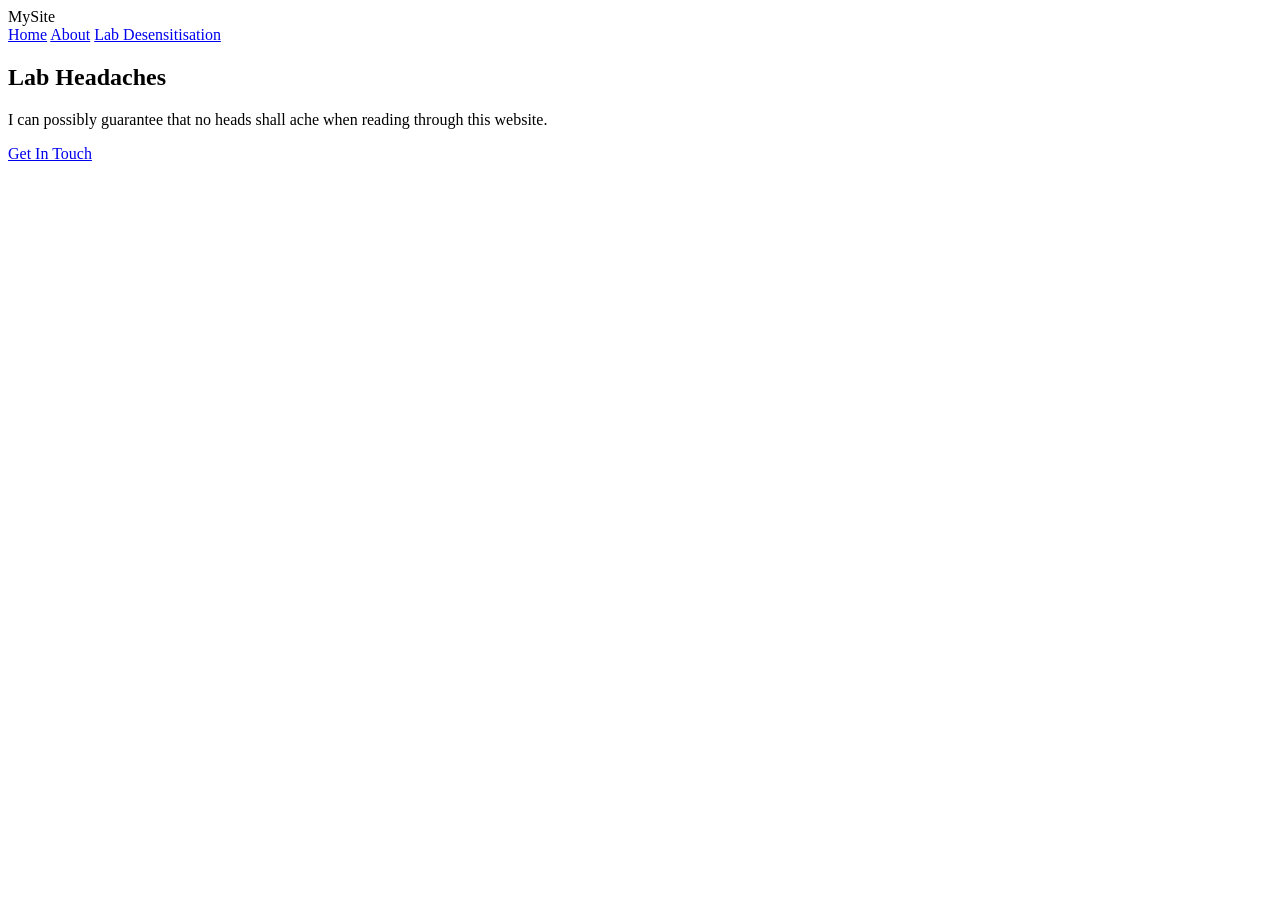
==== index.html @ ef2f473e "Updated layout to a clean homepage structure" ====
<!-- use git push in terminal to save -->
<!DOCTYPE html>
<html lang="en">

<head>
    <meta charset="UTF-8">
    <meta name="viewport" content="width=device-width, initial-scale=1.0">    <!-- rescales to device size -->
    <title>Lab Headaches</title>
    <link rel="stylesheet" href="style.css">    <!-- links HTML to my CSS styling file -->
</head>

<body>
    <!-- Navigation Bar -->
    <nav class="navbar">
        <div class="logo">MySite</div>
        <div class="nav-links">
            <a href="#">Home</a>
            <a href="#">About</a>
            <a href="#">Lab Desensitisation</a>
        </div>
    </nav>
        <!-- Main Content Container -->
    <main class="container">
        <section class="hero">
            <h1>Lab Headaches</h1> <!-- use one h1 per page -->
            <p class="bio">I can possibly guarantee that no heads shall ache when reading through this website.</p>
            <a href="#" class="cta-button">Get In Touch</a>
        </section>
    </main>
</body>

</html>
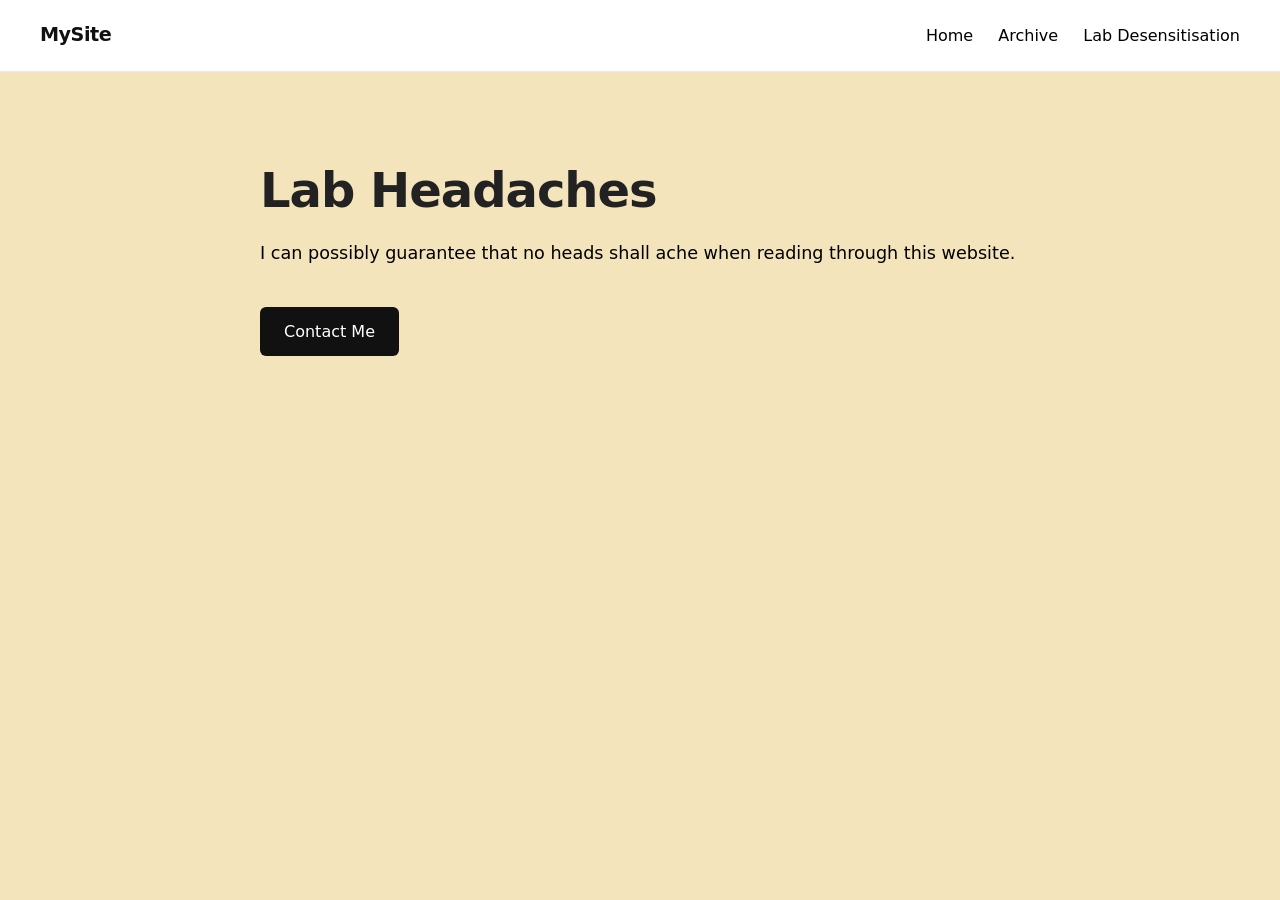
==== commit a92192f9: "Style changes" ====
--- a/index.html
+++ b/index.html
@@ -1,4 +1,7 @@
-<!-- use git push in terminal to save -->
+<!-- How to Save
+ git add index.html
+ git commit -m "[whatever changes you made]"
+ git push -->
 <!DOCTYPE html>
 <html lang="en">
 
@@ -12,19 +15,22 @@
 <body>
     <!-- Navigation Bar -->
     <nav class="navbar">
-        <div class="logo">MySite</div>
+        <a href="index.html" class="logo">MySite</a>    <!-- makes the logo clickable -->
+
+        <div class="nav-links">    <!-- these point to pages I can create later in the same folder -->
         <div class="nav-links">
-            <a href="#">Home</a>
-            <a href="#">About</a>
-            <a href="#">Lab Desensitisation</a>
+            <a href="index.html">Home</a>
+            <a href="archive.html">Archive</a>
+            <a href="labdesensitisation.html">Lab Desensitisation</a>
         </div>
     </nav>
+
         <!-- Main Content Container -->
     <main class="container">
         <section class="hero">
             <h1>Lab Headaches</h1> <!-- use one h1 per page -->
             <p class="bio">I can possibly guarantee that no heads shall ache when reading through this website.</p>
-            <a href="#" class="cta-button">Get In Touch</a>
+            <a href="https://www.linkedin.com/in/tabassum-sahar/" class="cta-button">Contact Me</a>
         </section>
     </main>
 </body>
--- a/style.css
+++ b/style.css
@@ -0,0 +1,93 @@
+/* ------------------------------------------------------------------------------------ */
+/* 1. Global Reset & Fonts */
+* {
+    margin: 0;
+    padding: 0;
+    box-sizing: border-box;
+    font-family: system-ui, -apple-system, sans-serif;
+}
+
+body {
+    background-color: #f4e4bc;
+    color: #222222;
+    line-height: 1.6;
+}
+
+/* ------------------------------------------------------------------------------------ */
+/* 2. Navigation Bar Styling */
+.navbar {
+    display: flex;
+    justify-content: space-between;
+    align-items: center;
+    padding: 20px 40px;
+    background-color: #ffffff;
+    border-bottom: 1px solid #eaeaea;
+}
+
+.logo {
+    font-weight: 700;
+    font-size: 1.2rem;
+    letter-spacing: -0.5px;
+}
+
+.nav-links a {
+    text-decoration: none;
+    color: #000000;
+    margin-left: 20px;
+    font-weight: 500;
+    transition: color 0.2s ease;
+}
+
+.nav-links a:hover {
+    color: #000000;
+}
+
+/* ------------------------------------------------------------------------------------ */
+/* 3. Main Layout Container */
+.container {
+    max-width: 800px;
+    margin: 80px auto;
+    padding: 0 20px;
+}
+
+/* ------------------------------------------------------------------------------------ */
+/* 4. Text & Button Styling */
+.hero h1 {
+    font-size: 3rem;
+    font-weight: 800;
+    margin-bottom: 10px;
+    letter-spacing: -1px;
+}
+
+.subtitle {
+    font-size: 1.4rem;
+    color: #555555;
+    margin-bottom: 25px;
+}
+
+.bio {
+    font-size: 1.1rem;
+    color: #000000;
+    margin-bottom: 40px;
+}
+
+.cta-button {
+    display: inline-block;
+    background-color: #111111;
+    color: #ffffff;
+    text-decoration: none;
+    padding: 12px 24px;
+    border-radius: 6px;
+    font-weight: 500;
+    transition: background-color 0.2s ease;
+}
+
+.cta-button:hover {
+    background-color: #333333;
+}
+
+/* Keeps the logo black and not a blue link */
+a.logo {
+    color: #111111;
+    text-decoration: none;
+}
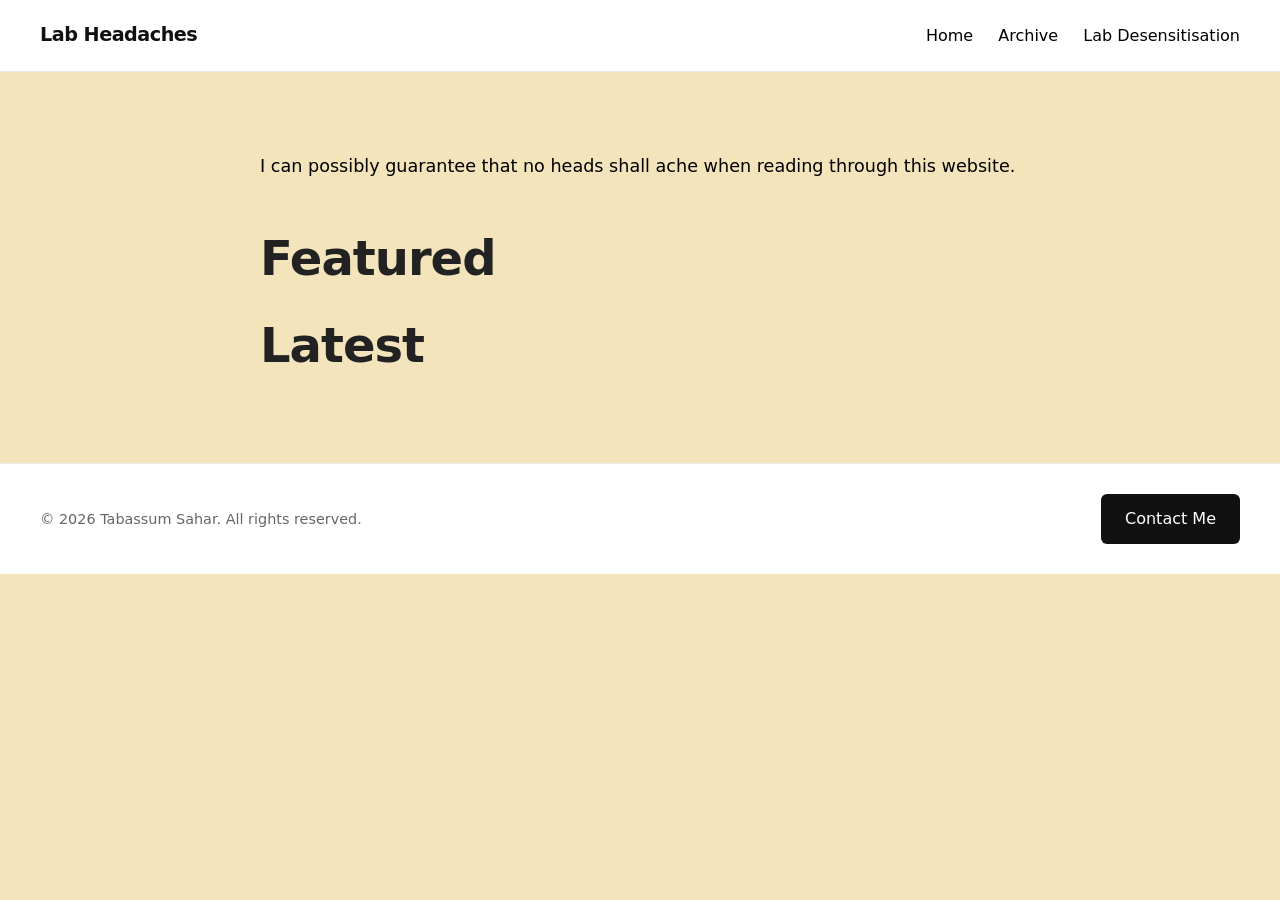
==== commit ade2026c: "Style changes" ====
--- a/index.html
+++ b/index.html
@@ -1,21 +1,21 @@
-<!-- How to Save
+<!-- How to Save Manually
  git add index.html
  git commit -m "[whatever changes you made]"
  git push -->
 <!DOCTYPE html>
 <html lang="en">
-
+<!-- ------------------------------------------------------------------------------------ -->
 <head>
     <meta charset="UTF-8">
     <meta name="viewport" content="width=device-width, initial-scale=1.0">    <!-- rescales to device size -->
     <title>Lab Headaches</title>
     <link rel="stylesheet" href="style.css">    <!-- links HTML to my CSS styling file -->
 </head>
-
+<!-- ------------------------------------------------------------------------------------ -->
 <body>
     <!-- Navigation Bar -->
     <nav class="navbar">
-        <a href="index.html" class="logo">MySite</a>    <!-- makes the logo clickable -->
+        <a href="index.html" class="logo">Lab Headaches</a>    <!-- makes the logo clickable -->
 
         <div class="nav-links">    <!-- these point to pages I can create later in the same folder -->
         <div class="nav-links">
@@ -24,15 +24,21 @@
             <a href="labdesensitisation.html">Lab Desensitisation</a>
         </div>
     </nav>
-
-        <!-- Main Content Container -->
+    <!-- --------------------------------------- -->
+    <!-- Main Content Container -->
     <main class="container">
         <section class="hero">
-            <h1>Lab Headaches</h1> <!-- use one h1 per page -->
             <p class="bio">I can possibly guarantee that no heads shall ache when reading through this website.</p>
-            <a href="https://www.linkedin.com/in/tabassum-sahar/" class="cta-button">Contact Me</a>
+            <h1>Featured</h1> <!-- use one h1 per page -->
+            <h1>Latest</h1> <!-- use one h1 per page -->
         </section>
     </main>
+    <!-- --------------------------------------- -->
+    <!-- Anchored Footer -->
+    <footer class="site-footer">
+        <p>© 2026 Tabassum Sahar. All rights reserved.</p>
+        <a href="https://www.linkedin.com/in/tabassum-sahar/" class="cta-button">Contact Me</a>
+    </footer>
 </body>
-
+<!-- ------------------------------------------------------------------------------------ -->
 </html>
--- a/style.css
+++ b/style.css
@@ -86,8 +86,26 @@
     background-color: #333333;
 }
 
-/* Keeps the logo black and not a blue link */
+/* ------------------------------------------------------------------------------------ */
+/* 5. Keeps the logo black and not a blue link */
 a.logo {
     color: #111111;
     text-decoration: none;
+}
+
+/* ------------------------------------------------------------------------------------ */
+/* 6. Footer Layout Styling */
+.site-footer {
+    display: flex;
+    justify-content: space-between;
+    align-items: center;
+    padding: 30px 40px;
+    background-color: #ffffff;
+    border-top: 1px solid #eaeaea;
+    margin-top: auto; /* Helps push the footer down if the page grows */
+}
+
+.site-footer p {
+    color: #666666;
+    font-size: 0.9rem;
 }
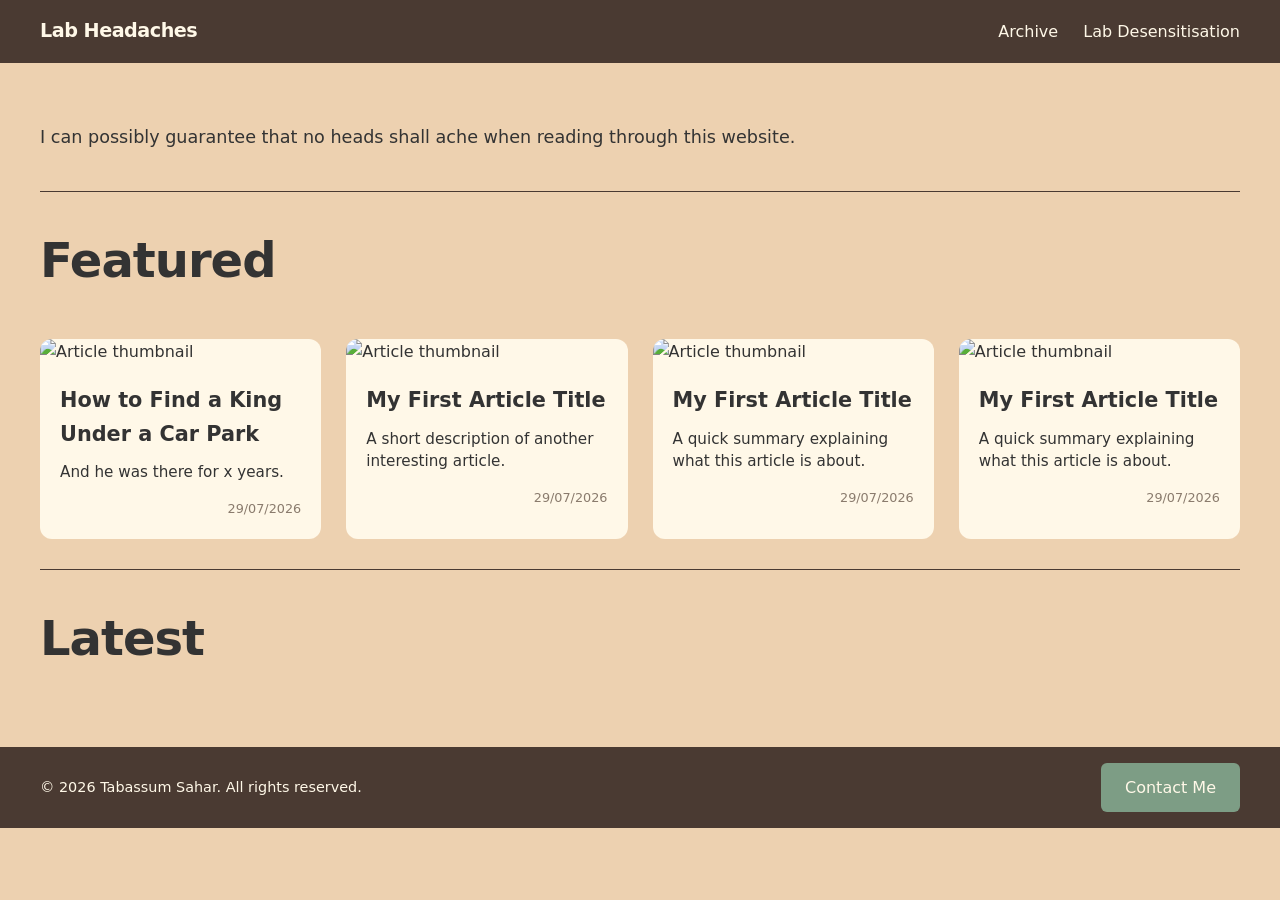
==== commit c1be3206: "Continued building" ====
--- a/index.html
+++ b/index.html
@@ -4,6 +4,7 @@
  git push -->
 <!DOCTYPE html>
 <html lang="en">
+
 <!-- ------------------------------------------------------------------------------------ -->
 <head>
     <meta charset="UTF-8">
@@ -11,6 +12,7 @@
     <title>Lab Headaches</title>
     <link rel="stylesheet" href="style.css">    <!-- links HTML to my CSS styling file -->
 </head>
+
 <!-- ------------------------------------------------------------------------------------ -->
 <body>
     <!-- Navigation Bar -->
@@ -18,8 +20,6 @@
         <a href="index.html" class="logo">Lab Headaches</a>    <!-- makes the logo clickable -->
 
         <div class="nav-links">    <!-- these point to pages I can create later in the same folder -->
-        <div class="nav-links">
-            <a href="index.html">Home</a>
             <a href="archive.html">Archive</a>
             <a href="labdesensitisation.html">Lab Desensitisation</a>
         </div>
@@ -28,8 +28,49 @@
     <!-- Main Content Container -->
     <main class="container">
         <section class="hero">
+
             <p class="bio">I can possibly guarantee that no heads shall ache when reading through this website.</p>
+
+            <hr>
+
             <h1>Featured</h1> <!-- use one h1 per page -->
+                <section class="articles">
+                    <a href="king-car-park.html" class="article-card">
+                        <img src="king-car-park.jpg" alt="Article thumbnail">
+                        <div class="article-content">
+                            <h3>How to Find a King Under a Car Park</h3>
+                            <p>And he was there for x years.</p>
+                            <span class="article-date">29/07/2026</span>
+                        </div>
+                    </a>
+                    <a href="article2.html" class="article-card">
+                        <img src="images/article2.jpg" alt="Article thumbnail">
+                        <div class="article-content">
+                            <h3>My First Article Title</h3>
+                            <p>A short description of another interesting article.</p>
+                            <span class="article-date">29/07/2026</span>
+                        </div>
+                    </a>
+                    <a href="article3.html" class="article-card">
+                        <img src="images/article3.jpg" alt="Article thumbnail">
+                        <div class="article-content">
+                            <h3>My First Article Title</h3>
+                            <p>A quick summary explaining what this article is about.</p>
+                            <span class="article-date">29/07/2026</span>
+                        </div>
+                    </a>
+                    <a href="article4.html" class="article-card">
+                        <img src="images/article4.jpg" alt="Article thumbnail">
+                        <div class="article-content">
+                            <h3>My First Article Title</h3>
+                            <p>A quick summary explaining what this article is about.</p>
+                            <span class="article-date">29/07/2026</span>
+                        </div>
+                    </a>
+                </section>
+
+            <hr>
+
             <h1>Latest</h1> <!-- use one h1 per page -->
         </section>
     </main>
--- a/style.css
+++ b/style.css
@@ -7,24 +7,42 @@
     font-family: system-ui, -apple-system, sans-serif;
 }
 
+:root {
+    --blue: #1B2A4A;
+    --cream: #FFF8E8;
+    --white: #FFFFFF;
+    --paper: #EDD1B0;
+    --green: #7D9D85;
+    --black: #333333;
+    --lblue: #3A86FF;
+    --brown: #4A3A32;
+}
+
 body {
-    background-color: #f4e4bc;
-    color: #222222;
+    background-color: var(--paper);
+    color: var(--black);
     line-height: 1.6;
 }
 
 /* ------------------------------------------------------------------------------------ */
 /* 2. Navigation Bar Styling */
+.navbar,
+.site-footer {
+    background-color: var(--brown);
+    color: var(--cream);
+}
+
 .navbar {
     display: flex;
     justify-content: space-between;
     align-items: center;
-    padding: 20px 40px;
-    background-color: #ffffff;
-    border-bottom: 1px solid #eaeaea;
+    padding: 16px 40px;
+    border-bottom: none;
 }
 
 .logo {
+    color: var(--cream);
+    text-decoration: none;
     font-weight: 700;
     font-size: 1.2rem;
     letter-spacing: -0.5px;
@@ -32,49 +50,48 @@
 
 .nav-links a {
     text-decoration: none;
-    color: #000000;
+    color:var(--cream);
     margin-left: 20px;
     font-weight: 500;
     transition: color 0.2s ease;
 }
 
 .nav-links a:hover {
-    color: #000000;
+    color: var(--cream);
+    opacity: 0.8;
 }
 
 /* ------------------------------------------------------------------------------------ */
 /* 3. Main Layout Container */
 .container {
-    max-width: 800px;
-    margin: 80px auto;
-    padding: 0 20px;
+    max-width: 1200px;
+    width: 95%;
+    margin: 0 auto;
 }
 
 /* ------------------------------------------------------------------------------------ */
 /* 4. Text & Button Styling */
 .hero h1 {
-    font-size: 3rem;
+    font-size: clamp(2.2rem, 5vw, 3rem);
     font-weight: 800;
     margin-bottom: 10px;
     letter-spacing: -1px;
 }
 
-.subtitle {
-    font-size: 1.4rem;
-    color: #555555;
-    margin-bottom: 25px;
+.hero {
+    padding: 60px 0;
 }
 
 .bio {
     font-size: 1.1rem;
-    color: #000000;
+    color: var(--black);
     margin-bottom: 40px;
 }
 
 .cta-button {
     display: inline-block;
-    background-color: #111111;
-    color: #ffffff;
+    background-color: var(--green);
+    color: var(--cream);
     text-decoration: none;
     padding: 12px 24px;
     border-radius: 6px;
@@ -82,30 +99,134 @@
     transition: background-color 0.2s ease;
 }
 
-.cta-button:hover {
-    background-color: #333333;
-}
-
-/* ------------------------------------------------------------------------------------ */
-/* 5. Keeps the logo black and not a blue link */
-a.logo {
-    color: #111111;
-    text-decoration: none;
-}
-
-/* ------------------------------------------------------------------------------------ */
-/* 6. Footer Layout Styling */
+.cta-button:hover,
+.cta-button:focus {
+    background-color: #688671;
+}
+
+/* ------------------------------------------------------------------------------------ */
+/* 5. Header & Footer Layout Styling */
+
 .site-footer {
     display: flex;
     justify-content: space-between;
     align-items: center;
-    padding: 30px 40px;
-    background-color: #ffffff;
-    border-top: 1px solid #eaeaea;
-    margin-top: auto; /* Helps push the footer down if the page grows */
+    padding: 16px 40px;
+    border-top: none;
+    margin-top: auto;
 }
 
 .site-footer p {
-    color: #666666;
+    color: var(--cream);
     font-size: 0.9rem;
+}
+
+/* ------------------------------------------------------------------------------------ */
+/* 6. Article Cards */
+
+.articles {
+    display: flex;
+    gap: 25px;
+    margin-top: 40px;
+}
+
+.article-card {
+    background-color: var(--cream);
+    border-radius: 12px;
+    overflow: hidden;                   /* makes image also rounded */
+    width: 300px;
+    text-decoration: none;
+    color: var(--black);
+    transition: transform 0.2s ease;
+}
+
+.article-card:hover {
+    transform: translateY(-5px);
+}
+
+.article-card img {
+    width: 100%;
+    height: 180px;
+    object-fit: cover;                  /* so image will not stretch */
+}
+
+.article-content {
+    padding: 20px;
+}
+
+.article-content h3 {
+    font-size: 1.3rem;
+    margin: 0 0 10px;
+    color: var(--black);
+}
+
+.article-content p {
+    margin: 0;
+    font-size: 0.95rem;
+    color: #6B6258;
+    line-height: 1.5;
+}
+
+.article-card h3,
+.article-card p {
+    color: inherit;
+}
+
+.article-date {
+    display: block;
+    text-align: right;
+    margin-top: 15px;
+    font-size: 0.8rem;
+    color: #8A7B6D;
+}
+
+/* ------------------------------------------------------------------------------------ */
+/* 7. Dividers */
+
+hr {
+  border: none;               /* Removes the default ugly browser style */
+  height: 1px;               /* Keeps the divider crisp and thin */
+  background-color: var(--brown); /* Matches your pale card border color */
+  margin: 30px 0;            /* Adds a clean 30px spacing above and below the line */
+}
+
+/* ------------------------------------------------------------------------------------ */
+/* 8. Article Pages */
+
+.article-page {
+    max-width: 800px;
+    margin: 50px auto;
+    background-color: var(--cream);
+    padding: 40px;
+    border-radius: 12px;
+}
+
+.article-page h1 {
+    font-size: 2.5rem;
+    color: var(--black);
+    margin-bottom: 10px;
+}
+
+.article-page .article-date {
+    text-align: right;
+    margin-bottom: 30px;
+    color: #8A7B6D;
+    font-size: 0.85rem;
+}
+
+.article-image {
+    width: 100%;
+    border-radius: 12px;
+    margin-bottom: 30px;
+}
+
+.article-text {
+    font-size: 1.1rem;
+    line-height: 1.7;
+    color: #4A4540;
+}
+
+.article-text h2 {
+    margin-top: 35px;
+    color: var(--black);
 }
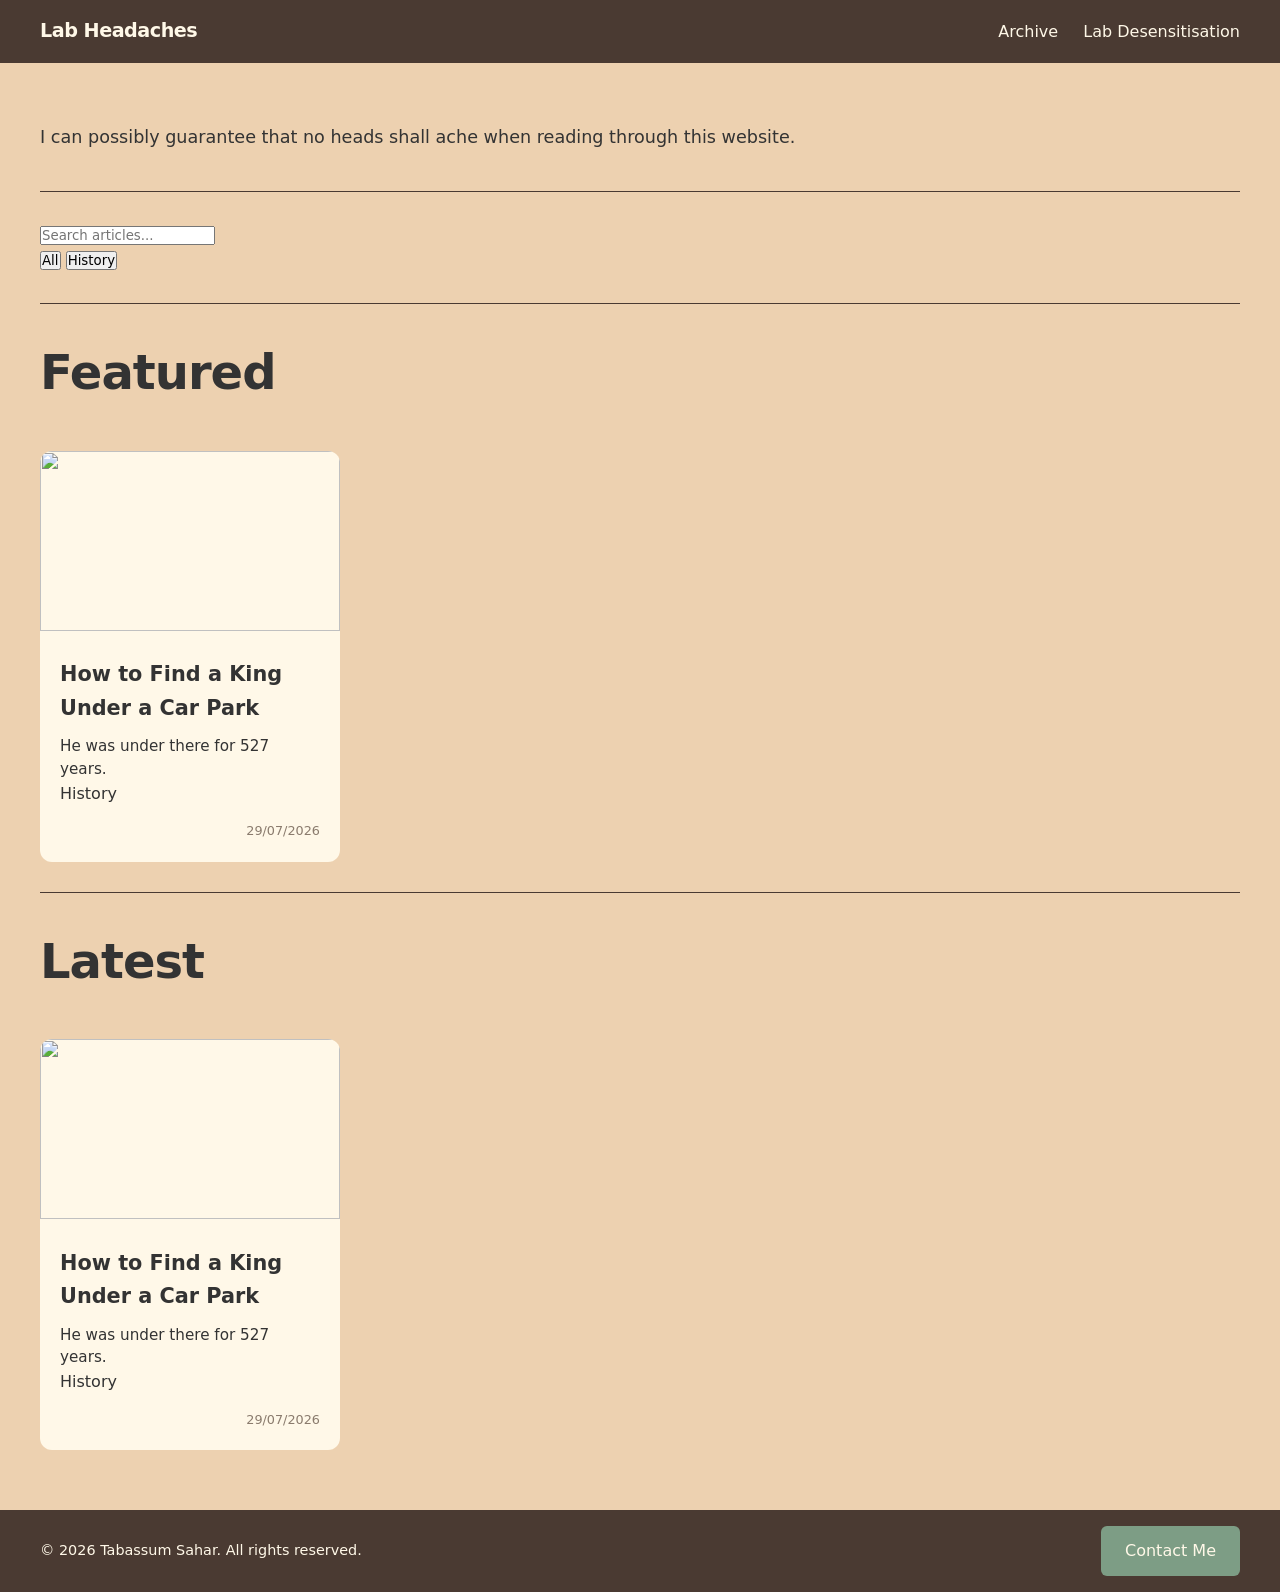
==== commit 92d6c007: "Search Function & Auto Cards" ====
--- a/index.html
+++ b/index.html
@@ -15,6 +15,7 @@
 
 <!-- ------------------------------------------------------------------------------------ -->
 <body>
+
     <!-- Navigation Bar -->
     <nav class="navbar">
         <a href="index.html" class="logo">Lab Headaches</a>    <!-- makes the logo clickable -->
@@ -24,6 +25,7 @@
             <a href="labdesensitisation.html">Lab Desensitisation</a>
         </div>
     </nav>
+
     <!-- --------------------------------------- -->
     <!-- Main Content Container -->
     <main class="container">
@@ -32,46 +34,42 @@
             <p class="bio">I can possibly guarantee that no heads shall ache when reading through this website.</p>
 
             <hr>
+            
+            <!-- Search Feature -->
+            <input 
+            type="text" 
+            id="search-box" 
+            placeholder="Search articles..."
+            >
 
-            <h1>Featured</h1> <!-- use one h1 per page -->
-                <section class="articles">
-                    <a href="king-car-park.html" class="article-card">
-                        <img src="king-car-park.jpg" alt="Article thumbnail">
-                        <div class="article-content">
-                            <h3>How to Find a King Under a Car Park</h3>
-                            <p>And he was there for x years.</p>
-                            <span class="article-date">29/07/2026</span>
-                        </div>
-                    </a>
-                    <a href="article2.html" class="article-card">
-                        <img src="images/article2.jpg" alt="Article thumbnail">
-                        <div class="article-content">
-                            <h3>My First Article Title</h3>
-                            <p>A short description of another interesting article.</p>
-                            <span class="article-date">29/07/2026</span>
-                        </div>
-                    </a>
-                    <a href="article3.html" class="article-card">
-                        <img src="images/article3.jpg" alt="Article thumbnail">
-                        <div class="article-content">
-                            <h3>My First Article Title</h3>
-                            <p>A quick summary explaining what this article is about.</p>
-                            <span class="article-date">29/07/2026</span>
-                        </div>
-                    </a>
-                    <a href="article4.html" class="article-card">
-                        <img src="images/article4.jpg" alt="Article thumbnail">
-                        <div class="article-content">
-                            <h3>My First Article Title</h3>
-                            <p>A quick summary explaining what this article is about.</p>
-                            <span class="article-date">29/07/2026</span>
-                        </div>
-                    </a>
+            <div class="filters">   <!-- Genre Buttons -->
+                <button data-category="All">All</button>
+                <button data-category="History">History</button>
+                </div>
+
+            <section id="search-results" style="display:none;"> <!-- Make results appear underneath -->
+                <h2>Search Results</h2>
+                <p id="no-results" style="display:none;">
+                    No articles found.
+                </p>
+                <section class="articles" id="search-container">
+                </section>
+            </section>
+
+            <hr>
+
+            <h1>Featured</h1>
+
+                <section class="articles" id="featured-container">   <!-- will refer to json -->
                 </section>
 
             <hr>
 
-            <h1>Latest</h1> <!-- use one h1 per page -->
+            <h1>Latest</h1>
+
+                <section class="articles" id="latest-container">    <!-- will refer to json -->
+                </section>
+
         </section>
     </main>
     <!-- --------------------------------------- -->
@@ -80,6 +78,8 @@
         <p>© 2026 Tabassum Sahar. All rights reserved.</p>
         <a href="https://www.linkedin.com/in/tabassum-sahar/" class="cta-button">Contact Me</a>
     </footer>
+
+    <script src="script.js"></script>
+
 </body>
-<!-- ------------------------------------------------------------------------------------ -->
 </html>
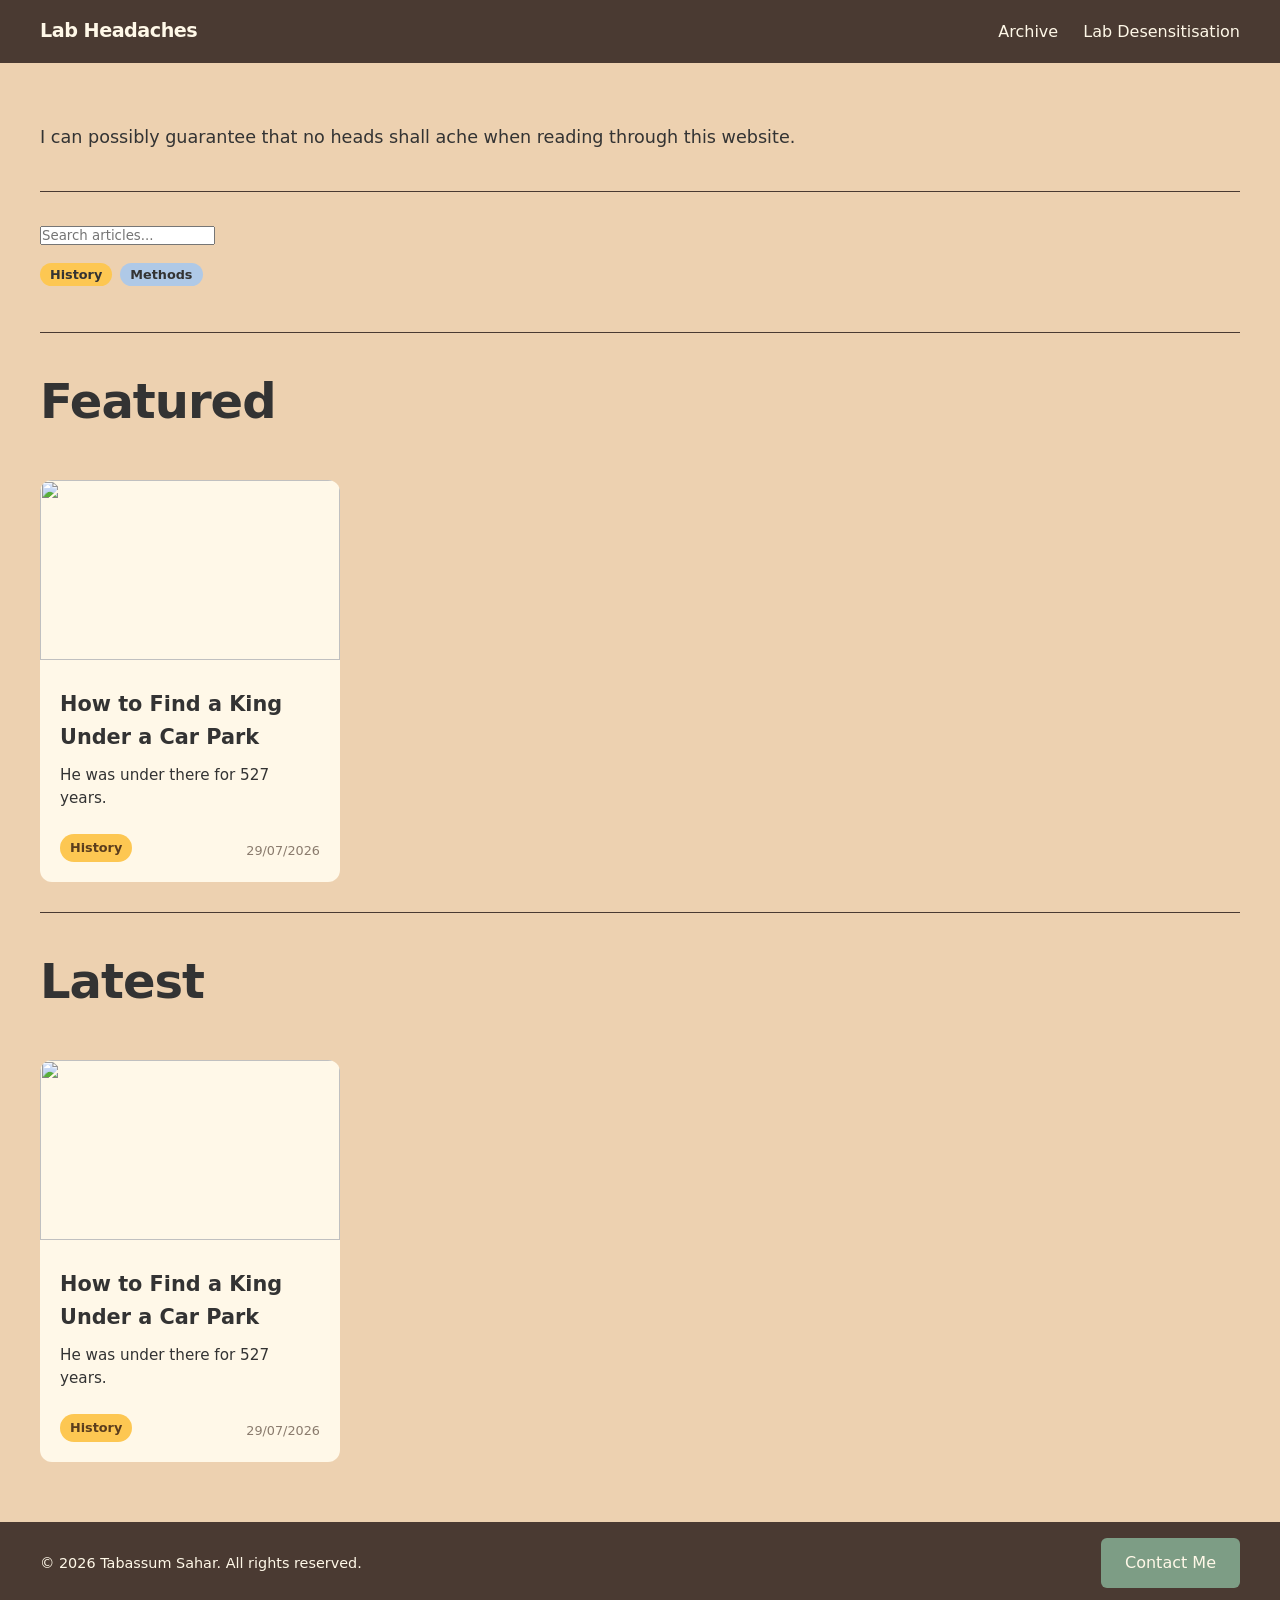
==== commit 11870a24: "Search bar fixes" ====
--- a/index.html
+++ b/index.html
@@ -1,85 +1,126 @@
-<!-- How to Save Manually
- git add index.html
- git commit -m "[whatever changes you made]"
- git push -->
+<!-- ------------------------------------------------------------------------------------ -->
+<!-- SETUP -->
+<!-- ------------------------------------------------------------------------------------ -->
+
 <!DOCTYPE html>
 <html lang="en">
 
-<!-- ------------------------------------------------------------------------------------ -->
 <head>
     <meta charset="UTF-8">
-    <meta name="viewport" content="width=device-width, initial-scale=1.0">    <!-- rescales to device size -->
-    <title>Lab Headaches</title>
-    <link rel="stylesheet" href="style.css">    <!-- links HTML to my CSS styling file -->
+    <meta name="viewport" content="width=device-width, initial-scale=1.0">      <!-- rescales to device size -->
+    <title>Lab Headaches</title>                                                <!-- browser tab name -->
+    <link rel="stylesheet" href="style.css">                                    <!-- links HTML to CSS file -->
 </head>
 
 <!-- ------------------------------------------------------------------------------------ -->
+<!-- MAIN -->
+<!-- ------------------------------------------------------------------------------------ -->
+
 <body>
 
+    <!-- ------------------------------------------ -->
     <!-- Navigation Bar -->
+    <!-- ------------------------------------------ -->
+
     <nav class="navbar">
-        <a href="index.html" class="logo">Lab Headaches</a>    <!-- makes the logo clickable -->
 
-        <div class="nav-links">    <!-- these point to pages I can create later in the same folder -->
+        <!-- makes logo link to homepage -->
+        <a href="index.html" class="logo">Lab Headaches</a>
+
+        <!-- more links to other pages -->
+        <div class="nav-links">
             <a href="archive.html">Archive</a>
             <a href="labdesensitisation.html">Lab Desensitisation</a>
         </div>
+
     </nav>
 
-    <!-- --------------------------------------- -->
-    <!-- Main Content Container -->
+    <!-- ------------------------------------------ -->
+    <!-- Main Page Content -->
+    <!-- ------------------------------------------ -->
+    
     <main class="container">
+
         <section class="hero">
 
             <p class="bio">I can possibly guarantee that no heads shall ache when reading through this website.</p>
 
             <hr>
             
-            <!-- Search Feature -->
+            <!-- --------------------- -->
+            <!-- Search Function -->
+            <!-- --------------------- -->
+            
             <input 
             type="text" 
             id="search-box" 
             placeholder="Search articles..."
             >
 
-            <div class="filters">   <!-- Genre Buttons -->
-                <button data-category="All">All</button>
-                <button data-category="History">History</button>
-                </div>
+            <!-- buttons to show categories -->
+            <div class="filters">
+                <button class="history" data-category="History">History</button>
+                <button class="methods" data-category="Methods">Methods</button>
+            </div>
 
-            <section id="search-results" style="display:none;"> <!-- Make results appear underneath -->
+            <div id="tag-filters"></div>
+
+            <!-- hide results until user searches -->
+            <section id="search-results" style="display:none;">
+
                 <h2>Search Results</h2>
+
+                <!-- message for no results -->
                 <p id="no-results" style="display:none;">
                     No articles found.
                 </p>
+
+                <!-- JavaScript will insert matching article cards here -->
                 <section class="articles" id="search-container">
                 </section>
+
             </section>
 
             <hr>
 
+            <!-- --------------------- -->
+            <!-- Featured Articles -->
+            <!-- --------------------- -->
+
             <h1>Featured</h1>
 
-                <section class="articles" id="featured-container">   <!-- will refer to json -->
-                </section>
+            <!-- .js will automatically insert featured article cards here -->
+            <section class="articles" id="featured-container">
+            </section>
 
             <hr>
 
+            <!-- --------------------- -->
+            <!-- Latest Articles -->
+            <!-- --------------------- -->
+
+            <!-- .js will automatically insert latest article cards here -->
             <h1>Latest</h1>
 
-                <section class="articles" id="latest-container">    <!-- will refer to json -->
-                </section>
+            <section class="articles" id="latest-container">
+            </section>
 
         </section>
+
     </main>
-    <!-- --------------------------------------- -->
-    <!-- Anchored Footer -->
+
+    <!-- ------------------------------------------ -->
+    <!-- Footer -->
+    <!-- ------------------------------------------ -->
+
     <footer class="site-footer">
         <p>© 2026 Tabassum Sahar. All rights reserved.</p>
         <a href="https://www.linkedin.com/in/tabassum-sahar/" class="cta-button">Contact Me</a>
     </footer>
 
+    <!-- Loads the .js that adds search, filtering, and article cards -->
     <script src="script.js"></script>
 
 </body>
+
 </html>
--- a/style.css
+++ b/style.css
@@ -1,5 +1,7 @@
 /* ------------------------------------------------------------------------------------ */
-/* 1. Global Reset & Fonts */
+/* SETUP & FONTS */
+/* ------------------------------------------------------------------------------------ */
+
 * {
     margin: 0;
     padding: 0;
@@ -7,14 +9,15 @@
     font-family: system-ui, -apple-system, sans-serif;
 }
 
+/* to refer back to */
 :root {
-    --blue: #1B2A4A;
+    --black: #333333;
+    --white: #FFFFFF;
     --cream: #FFF8E8;
-    --white: #FFFFFF;
     --paper: #EDD1B0;
     --green: #7D9D85;
-    --black: #333333;
     --lblue: #3A86FF;
+    --dblue: #1B2A4A;
     --brown: #4A3A32;
 }
 
@@ -25,7 +28,20 @@
 }
 
 /* ------------------------------------------------------------------------------------ */
-/* 2. Navigation Bar Styling */
+/* DIVIDER STYLING */
+/* ------------------------------------------------------------------------------------ */
+
+hr {
+  border: none;                      /* removes default browser style */
+  height: 1px;
+  background-color: var(--brown);
+  margin: 30px 0;
+}
+
+/* ------------------------------------------------------------------------------------ */
+/* NAVBAR STYLING */
+/* ------------------------------------------------------------------------------------ */
+
 .navbar,
 .site-footer {
     background-color: var(--brown);
@@ -62,7 +78,9 @@
 }
 
 /* ------------------------------------------------------------------------------------ */
-/* 3. Main Layout Container */
+/* MAIN CONTENT STYLING */
+/* ------------------------------------------------------------------------------------ */
+
 .container {
     max-width: 1200px;
     width: 95%;
@@ -70,7 +88,9 @@
 }
 
 /* ------------------------------------------------------------------------------------ */
-/* 4. Text & Button Styling */
+/* TEXT & BUTTON STYLING */
+/* ------------------------------------------------------------------------------------ */
+
 .hero h1 {
     font-size: clamp(2.2rem, 5vw, 3rem);
     font-weight: 800;
@@ -104,8 +124,39 @@
     background-color: #688671;
 }
 
-/* ------------------------------------------------------------------------------------ */
-/* 5. Header & Footer Layout Styling */
+/* ------------------------------------------ */
+/* search bar category button styling */
+/* ------------------------------------------ */
+
+.filters {
+    display: flex;
+    gap: 0.5rem;
+    margin: 1rem 0;
+    flex-wrap: wrap;
+}
+
+.filters button,
+#tag-filters button {
+    padding: 4px 10px;
+    font-size: 0.8rem;
+    font-weight: 600;
+    border: none;
+    border-radius: 999px;
+    cursor: pointer;
+    transition: 0.2s;
+    color: var(--black);
+}
+
+#tag-filters {
+    display: flex;
+    gap: 0.5rem;
+    margin: 0.5rem 0 1rem 1rem;
+    flex-wrap: wrap;
+}
+
+/* ------------------------------------------------------------------------------------ */
+/* HEADER & FOOTER STYLING */
+/* ------------------------------------------------------------------------------------ */
 
 .site-footer {
     display: flex;
@@ -122,7 +173,8 @@
 }
 
 /* ------------------------------------------------------------------------------------ */
-/* 6. Article Cards */
+/* ARTICLE CARD STYLING */
+/* ------------------------------------------------------------------------------------ */
 
 .articles {
     display: flex;
@@ -172,6 +224,13 @@
     color: inherit;
 }
 
+.card-footer {                  /* makes each card have a set footer for date and categories */
+    display: flex;
+    justify-content: space-between;
+    align-items: center;
+    margin-top: 1rem;
+}
+
 .article-date {
     display: block;
     text-align: right;
@@ -180,18 +239,52 @@
     color: #8A7B6D;
 }
 
-/* ------------------------------------------------------------------------------------ */
-/* 7. Dividers */
-
-hr {
-  border: none;               /* Removes the default ugly browser style */
-  height: 1px;               /* Keeps the divider crisp and thin */
-  background-color: var(--brown); /* Matches your pale card border color */
-  margin: 30px 0;            /* Adds a clean 30px spacing above and below the line */
-}
-
-/* ------------------------------------------------------------------------------------ */
-/* 8. Article Pages */
+/* ------------------------------------------ */
+/* search button category & tag styling */
+/* ------------------------------------------ */
+
+.category-badge {               /* makes categories have a coloured background */
+    display: inline-block;
+    padding: 4px 10px;
+    font-size: 0.8rem;
+    font-weight: 600;
+    border-radius: 999px;
+    background: #d9c5a5;
+    color: var(--black);
+    margin-top: 0.5rem;
+}
+
+.filters button:hover,              /* jumpy jump */
+#tag-filters button:hover {
+    transform: translateY(-1px);
+    opacity: 0.9;
+}
+
+.filters button.active,               /* shows which are active */
+#tag-filters button.active {
+    outline: 2px solid #333;
+}
+
+#tag-filters button {
+    font-size: 0.75rem;
+}
+
+/* --------------------- */
+/* category & child tag colours */
+/* --------------------- */
+
+.history {
+    background: #fdc752;
+    color: #5b3d1d;
+}
+.methods {
+    background: #afc9e7;
+    color: #5b3d1d;
+}
+
+/* ------------------------------------------------------------------------------------ */
+/* ARTICLE PAGE (.html) STYLING */
+/* ------------------------------------------------------------------------------------ */
 
 .article-page {
     max-width: 800px;
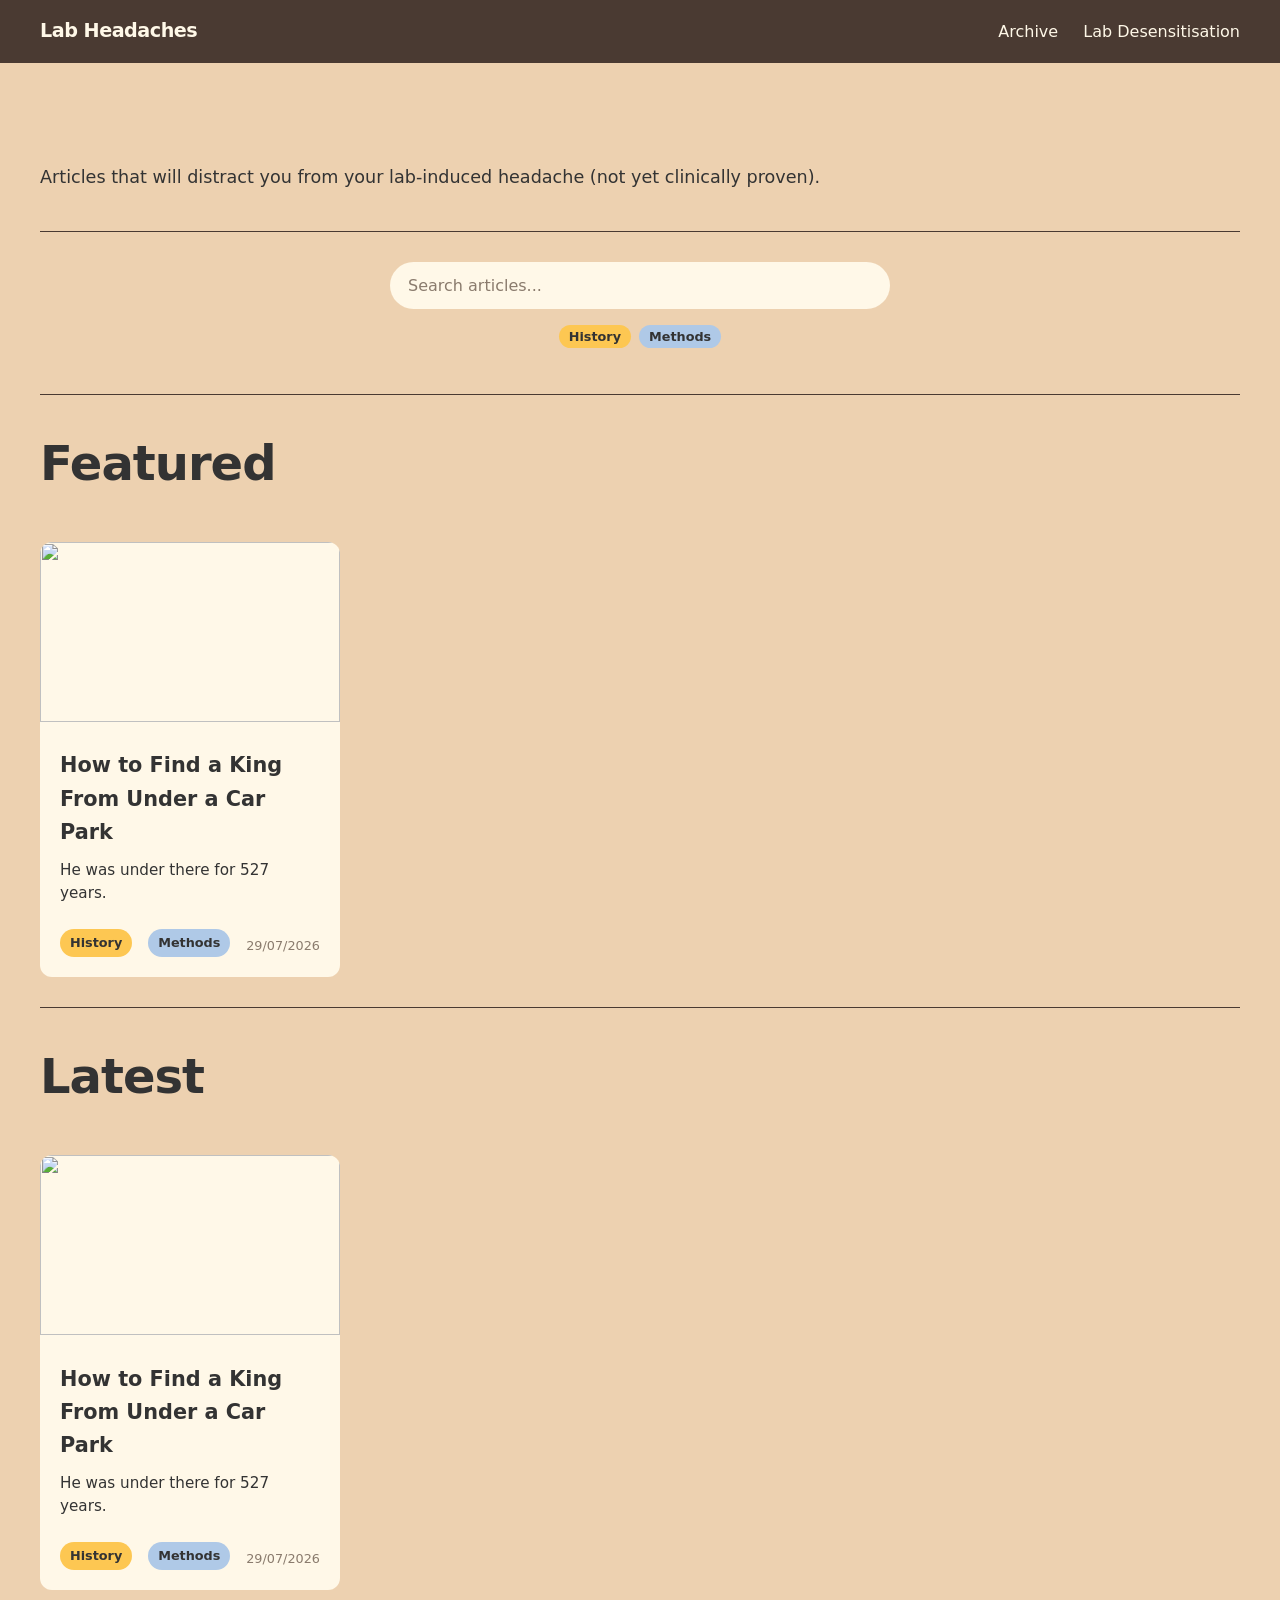
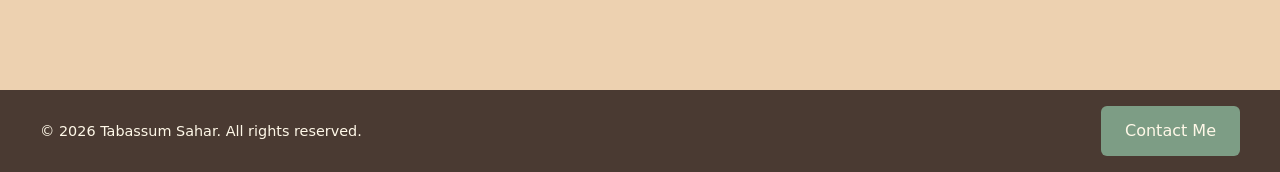
==== commit eb82e144: "Formatting changes" ====
--- a/index.html
+++ b/index.html
@@ -39,74 +39,78 @@
     <!-- Main Page Content -->
     <!-- ------------------------------------------ -->
     
-    <main class="container">
+    <main>
+        
+        <div class="container">
 
-        <section class="hero">
+            <section class="hero">
 
-            <p class="bio">I can possibly guarantee that no heads shall ache when reading through this website.</p>
+                <p class="bio">Articles that will distract you from your lab-induced headache (not yet clinically proven).</p>
 
-            <hr>
-            
-            <!-- --------------------- -->
-            <!-- Search Function -->
-            <!-- --------------------- -->
-            
-            <input 
-            type="text" 
-            id="search-box" 
-            placeholder="Search articles..."
-            >
+                <hr>
+                
+                <!-- --------------------- -->
+                <!-- Search Function -->
+                <!-- --------------------- -->
+                
+                <input 
+                type="text" 
+                id="search-box" 
+                placeholder="Search articles..."
+                >
 
-            <!-- buttons to show categories -->
-            <div class="filters">
-                <button class="history" data-category="History">History</button>
-                <button class="methods" data-category="Methods">Methods</button>
-            </div>
+                <!-- buttons to show categories -->
+                <div class="filters">
+                    <button class="history" data-category="History">History</button>
+                    <button class="methods" data-category="Methods">Methods</button>
+                </div>
 
-            <div id="tag-filters"></div>
+                <div id="tag-filters"></div>
 
-            <!-- hide results until user searches -->
-            <section id="search-results" style="display:none;">
+                <!-- hide results until user searches -->
+                <section id="search-results" style="display:none;">
 
-                <h2>Search Results</h2>
+                    <h2>Search Results</h2>
 
-                <!-- message for no results -->
-                <p id="no-results" style="display:none;">
-                    No articles found.
-                </p>
+                    <!-- message for no results -->
+                    <p id="no-results" style="display:none;">
+                        No articles found.
+                    </p>
 
-                <!-- JavaScript will insert matching article cards here -->
-                <section class="articles" id="search-container">
+                    <!-- JavaScript will insert matching article cards here -->
+                    <section class="articles" id="search-container">
+                    </section>
+
+                </section>
+
+                <hr>
+
+                <!-- --------------------- -->
+                <!-- Featured Articles -->
+                <!-- --------------------- -->
+
+                <h1>Featured</h1>
+
+                <!-- .js will automatically insert featured article cards here -->
+                <section class="articles" id="featured-container">
+                </section>
+
+                <hr>
+
+                <!-- --------------------- -->
+                <!-- Latest Articles -->
+                <!-- --------------------- -->
+
+                <!-- .js will automatically insert latest article cards here -->
+                <h1>Latest</h1>
+
+                <section class="articles" id="latest-container">
                 </section>
 
             </section>
 
-            <hr>
-
-            <!-- --------------------- -->
-            <!-- Featured Articles -->
-            <!-- --------------------- -->
-
-            <h1>Featured</h1>
-
-            <!-- .js will automatically insert featured article cards here -->
-            <section class="articles" id="featured-container">
-            </section>
-
-            <hr>
-
-            <!-- --------------------- -->
-            <!-- Latest Articles -->
-            <!-- --------------------- -->
-
-            <!-- .js will automatically insert latest article cards here -->
-            <h1>Latest</h1>
-
-            <section class="articles" id="latest-container">
-            </section>
-
-        </section>
-
+        </div>
+        
     </main>
 
     <!-- ------------------------------------------ -->
--- a/style.css
+++ b/style.css
@@ -19,12 +19,30 @@
     --lblue: #3A86FF;
     --dblue: #1B2A4A;
     --brown: #4A3A32;
+    --lbrown: #5b3d1d;
+}
+
+html {
+    background-color: var(--brown);
 }
 
 body {
+    background-color: var(--brown);
+    color: var(--black);
+    line-height: 1.6;
+    min-height: 100vh;
+}
+
+.container {
+    max-width: 1200px;
+    width: 95%;
+    margin: 0 auto;
+}
+
+main {
     background-color: var(--paper);
-    color: var(--black);
-    line-height: 1.6;
+    padding-top: 40px;
+    padding-bottom: 40px;
 }
 
 /* ------------------------------------------------------------------------------------ */
@@ -77,15 +95,6 @@
     opacity: 0.8;
 }
 
-/* ------------------------------------------------------------------------------------ */
-/* MAIN CONTENT STYLING */
-/* ------------------------------------------------------------------------------------ */
-
-.container {
-    max-width: 1200px;
-    width: 95%;
-    margin: 0 auto;
-}
 
 /* ------------------------------------------------------------------------------------ */
 /* TEXT & BUTTON STYLING */
@@ -108,6 +117,9 @@
     margin-bottom: 40px;
 }
 
+/* --------------------- */
+/* Contact Me button */
+/* --------------------- */
 .cta-button {
     display: inline-block;
     background-color: var(--green);
@@ -125,11 +137,40 @@
 }
 
 /* ------------------------------------------ */
+/* search bar styling */
+/* ------------------------------------------ */
+
+#search-box {
+    width: 100%;
+    max-width: 500px;
+    padding: 12px 16px;
+    font-size: 1rem;
+    color: var(--black);
+    background-color: var(--cream);
+    border: 2px solid transparent;
+    border-radius: 999px;
+    outline: none;
+    transition: 0.2s ease;
+    display: block;
+    margin: 0 auto;
+}
+
+#search-box::placeholder {
+    color: #8A7B6D;
+}
+
+#search-box:focus {
+    border-color: var(--green);
+    box-shadow: 0 0 0 3px rgba(125, 157, 133, 0.2);
+}
+
+/* ------------------------------------------ */
 /* search bar category button styling */
 /* ------------------------------------------ */
 
 .filters {
     display: flex;
+    justify-content: center;
     gap: 0.5rem;
     margin: 1rem 0;
     flex-wrap: wrap;
@@ -149,6 +190,7 @@
 
 #tag-filters {
     display: flex;
+    justify-content: center;
     gap: 0.5rem;
     margin: 0.5rem 0 1rem 1rem;
     flex-wrap: wrap;
@@ -275,11 +317,11 @@
 
 .history {
     background: #fdc752;
-    color: #5b3d1d;
+    color: var(--black);
 }
 .methods {
     background: #afc9e7;
-    color: #5b3d1d;
+    color: var(--black);
 }
 
 /* ------------------------------------------------------------------------------------ */
